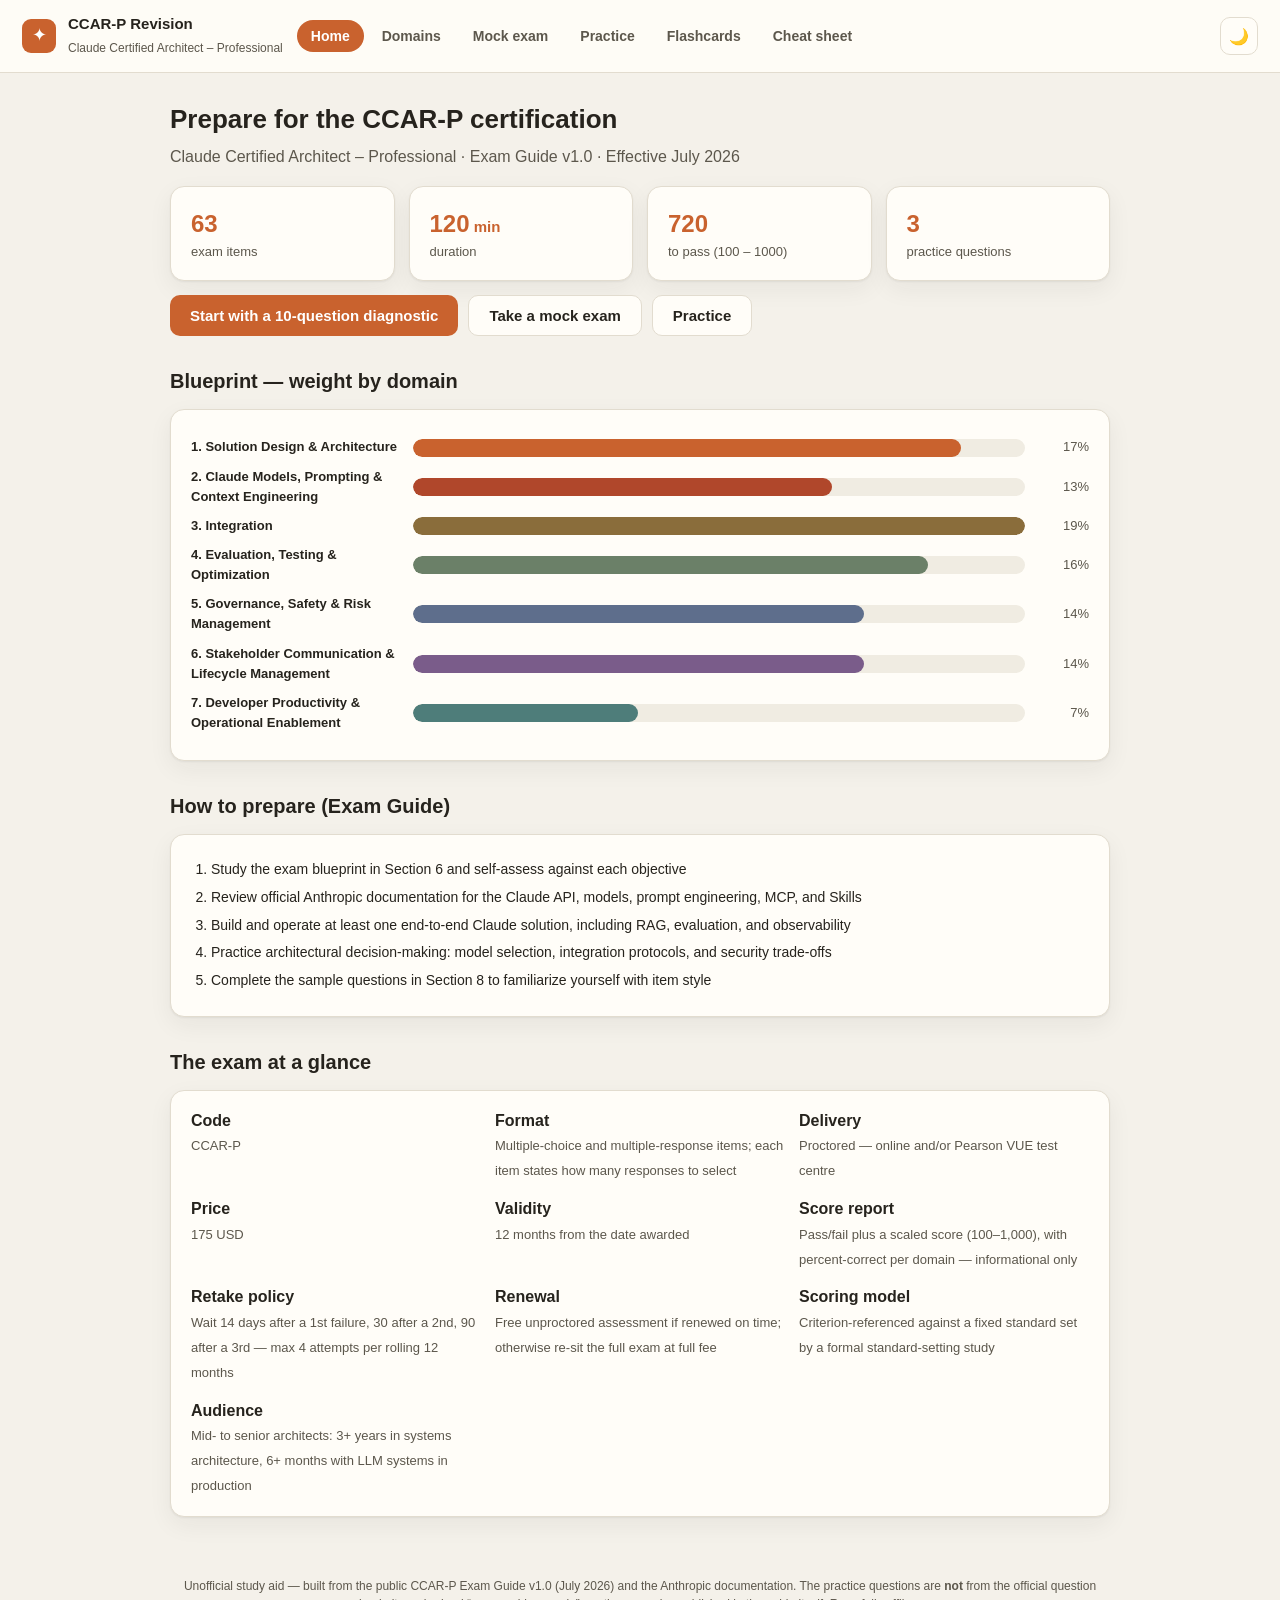
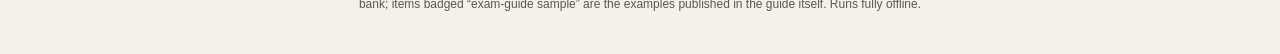
==== ccar-p/index.html @ 26a07f13 "feat: scaffold CCAR-F and CCAR-P revision apps Shared vanilla engine generalised from the CCDV-F app" ====
<!DOCTYPE html>
<html lang="en" data-theme="light">
<head>
  <meta charset="UTF-8" />
  <meta name="viewport" content="width=device-width, initial-scale=1.0" />
  <title>CCAR-P Revision</title>
  <link rel="icon" href="data:image/svg+xml,<svg xmlns='http://www.w3.org/2000/svg' viewBox='0 0 100 100'><text y='.9em' font-size='90'>🎓</text></svg>" />
  <link rel="stylesheet" href="../shared/styles.css" />
</head>
<body>
  <header class="topbar">
    <a class="brand home-link" href="../index.html" title="Back to both certifications">
      <span class="brand-mark">✦</span>
      <div>
        <strong>CCAR-P Revision</strong>
        <span class="brand-sub">Claude Certified Architect – Professional</span>
      </div>
    </a>
    <nav class="tabs" id="tabs">
      <button class="tab active" data-view="home">Home</button>
      <button class="tab" data-view="domains">Domains</button>
      <button class="tab" data-view="exam">Mock exam</button>
      <button class="tab" data-view="quiz">Practice</button>
      <button class="tab" data-view="flashcards">Flashcards</button>
      <button class="tab" data-view="cheatsheet">Cheat sheet</button>
    </nav>
    <button class="theme-toggle" id="themeToggle" title="Toggle light/dark" aria-label="Toggle theme">🌙</button>
  </header>

  <main id="app"></main>

  <footer class="foot">
    <span>Unofficial study aid — built from the public CCAR-P Exam Guide v1.0 (July 2026) and the Anthropic documentation.
    The practice questions are <strong>not</strong> from the official question bank; items badged
    “exam-guide sample” are the examples published in the guide itself. Runs fully offline.</span>
  </footer>

  <!-- Load order matters: blueprint (frozen guide text) → question files → data.js (assembles window.CERT) → engine. -->
  <script src="blueprint.js"></script>
  <script src="q-samples.js"></script>
  <script src="q-d1.js"></script>
  <script src="q-d2.js"></script>
  <script src="q-d3.js"></script>
  <script src="q-d4.js"></script>
  <script src="q-d5.js"></script>
  <script src="q-d6.js"></script>
  <script src="q-d7.js"></script>
  <script src="data.js"></script>
  <script src="../shared/app.js"></script>
</body>
</html>
---- shared/styles.css ----
/* ===== Thème & tokens ===== */
:root {
  --bg: #f4f1ea;
  --surface: #fffdf8;
  --surface-2: #f0ece2;
  --ink: #26231d;
  --ink-soft: #5c574c;
  --line: #e2dccf;
  --accent: #c9622e;
  --accent-soft: #f3e2d6;
  --good: #4c7a52;
  --good-soft: #e2efe1;
  --bad: #b3402f;
  --bad-soft: #f6dfda;
  --warn: #8a6222;
  --warn-soft: #f6ecd8;
  --shadow: 0 1px 2px rgba(38,35,29,.06), 0 8px 24px rgba(38,35,29,.06);
  --radius: 14px;
  --radius-sm: 8px;
  --mono: ui-monospace, SFMono-Regular, "SF Mono", Menlo, Consolas, "Liberation Mono", monospace;
}
:root[data-theme="dark"] {
  --bg: #1b1915;
  --surface: #262320;
  --surface-2: #2f2b26;
  --ink: #efe9dd;
  --ink-soft: #b3ab9b;
  --line: #3a352e;
  --accent: #e0895f;
  --accent-soft: #3a2c22;
  --good: #7db081;
  --good-soft: #26332a;
  --bad: #e08872;
  --bad-soft: #3a2723;
  --warn: #d8a94e;
  --warn-soft: #38301f;
  --shadow: 0 1px 2px rgba(0,0,0,.3), 0 10px 30px rgba(0,0,0,.35);
}
/* The @media (prefers-color-scheme: dark) duplicate of the block above was
   removed: app.js always sets an explicit data-theme attribute on boot (from
   localStorage, falling back to matchMedia), so the media query never applied
   and the two copies could silently drift apart. */
:root { color-scheme: light; }
:root[data-theme="dark"] { color-scheme: dark; }

* { box-sizing: border-box; }
html, body { margin: 0; }
body {
  background: var(--bg);
  color: var(--ink);
  font-family: -apple-system, "Segoe UI", Roboto, Helvetica, Arial, sans-serif;
  line-height: 1.55;
  -webkit-font-smoothing: antialiased;
}

/* ===== Topbar ===== */
/* One row, never wrapping. Six tabs plus the brand need ~990px, so wrapping
   would kick in on any narrow laptop as well as on phones; instead the tab
   strip scrolls horizontally and app.js keeps the active tab in view. */
.topbar {
  position: sticky; top: 0; z-index: 20;
  display: flex; align-items: center; gap: 14px;
  padding: 12px 22px;
  background: color-mix(in srgb, var(--surface) 88%, transparent);
  backdrop-filter: blur(10px);
  border-bottom: 1px solid var(--line);
  flex-wrap: nowrap;
}
.brand { display: flex; align-items: center; gap: 12px; flex: 0 0 auto; min-width: 0; }
.brand-mark {
  width: 34px; height: 34px; border-radius: 9px;
  display: grid; place-items: center;
  background: var(--accent); color: #fff; font-size: 18px;
}
.brand strong { display: block; font-size: 15px; }
.brand-sub { font-size: 12px; color: var(--ink-soft); }
.tabs {
  display: flex; gap: 4px;
  flex: 1 1 auto; min-width: 0;
  flex-wrap: nowrap; overflow-x: auto; overflow-y: hidden;
  scrollbar-width: none; -ms-overflow-style: none;
  -webkit-overflow-scrolling: touch;
  scroll-behavior: smooth;
  padding: 2px 0;   /* keeps the active pill and focus ring off the clip edge */
}
.tabs::-webkit-scrollbar { height: 0; width: 0; }
.tab {
  border: 0; background: transparent; color: var(--ink-soft);
  padding: 8px 14px; border-radius: 999px; cursor: pointer;
  font-size: 14px; font-weight: 600; transition: .15s;
  flex: 0 0 auto; white-space: nowrap;
}
.tab:hover { background: var(--surface-2); color: var(--ink); }
.tab.active { background: var(--accent); color: #fff; }
.theme-toggle {
  border: 1px solid var(--line); background: var(--surface);
  width: 38px; height: 38px; min-width: 38px; border-radius: 10px;
  cursor: pointer; font-size: 16px; flex: 0 0 auto;
}

/* ===== Layout ===== */
main { max-width: 980px; margin: 0 auto; padding: 26px 20px 60px; }
.foot {
  max-width: 980px; margin: 0 auto; padding: 0 20px 40px;
  color: var(--ink-soft); font-size: 12px; text-align: center;
}
h1 { font-size: 26px; margin: 0 0 6px; }
h2 { font-size: 20px; margin: 30px 0 12px; }
.lead { color: var(--ink-soft); margin-top: 0; }

.card {
  background: var(--surface); border: 1px solid var(--line);
  border-radius: var(--radius); padding: 18px 20px; box-shadow: var(--shadow);
}
.grid { display: grid; gap: 14px; }
.grid.two { grid-template-columns: repeat(auto-fit, minmax(220px, 1fr)); }
.grid.stats { grid-template-columns: repeat(auto-fit, minmax(150px, 1fr)); }

/* ===== Stat tiles ===== */
.stat { text-align: left; }
.stat .num { font-size: 24px; font-weight: 700; color: var(--accent); }
.stat .lbl { font-size: 13px; color: var(--ink-soft); }

/* ===== Blueprint bars ===== */
.bp-row { display: flex; align-items: center; gap: 12px; margin: 9px 0; cursor: pointer; }
.bp-name { width: 210px; min-width: 210px; font-size: 13px; font-weight: 600; }
.bp-track { flex: 1; background: var(--surface-2); border-radius: 999px; height: 18px; overflow: hidden; }
.bp-fill { height: 100%; border-radius: 999px; transition: width .6s ease; }
.bp-val { width: 52px; text-align: right; font-size: 13px; font-variant-numeric: tabular-nums; color: var(--ink-soft); }
.bp-row:hover .bp-name { color: var(--accent); }

/* ===== Module list ===== */
.mod { display: flex; gap: 14px; padding: 12px 0; border-top: 1px solid var(--line); }
.mod:first-child { border-top: 0; }
.mod-badge { background: var(--accent-soft); color: var(--accent); font-weight: 700; border-radius: 8px; padding: 4px 10px; font-size: 12px; height: fit-content; white-space: nowrap; }
.mod-body strong { display: block; }
.mod-body span { font-size: 13px; color: var(--ink-soft); }

/* ===== Domains ===== */
.dom { margin-bottom: 12px; }
.dom-head {
  width: 100%; text-align: left; cursor: pointer;
  display: flex; align-items: center; gap: 14px;
  background: var(--surface); border: 1px solid var(--line);
  border-radius: var(--radius); padding: 14px 18px;
}
.dom-head:hover { border-color: var(--accent); }
.dom-num { width: 30px; height: 30px; border-radius: 8px; display: grid; place-items: center; color: #fff; font-weight: 700; font-size: 14px; }
.dom-title { font-weight: 700; flex: 1; }
.dom-weight { font-size: 13px; color: var(--ink-soft); font-variant-numeric: tabular-nums; }
.dom-caret { color: var(--ink-soft); transition: transform .2s; }
.dom.open .dom-caret { transform: rotate(90deg); }
.dom-body { display: none; padding: 6px 6px 4px; }
.dom.open .dom-body { display: block; }
.dom-resume { color: var(--ink-soft); margin: 12px 4px; }
.skill { padding: 10px 14px; border-left: 3px solid var(--accent); background: var(--surface-2); border-radius: 8px; margin: 8px 0; }
.skill strong { font-size: 14px; }
.skill p { margin: 4px 0 0; font-size: 13px; color: var(--ink-soft); }
.keys { margin: 10px 4px 4px; }
.keys li { margin: 6px 0; font-size: 14px; }
.keys-title { font-weight: 700; margin: 14px 4px 4px; font-size: 14px; }

/* ===== Buttons ===== */
.btn {
  border: 0; background: var(--accent); color: #fff; cursor: pointer;
  padding: 11px 20px; border-radius: 10px; font-weight: 600; font-size: 15px; transition: .15s;
}
.btn:hover { filter: brightness(1.05); }
.btn:disabled { opacity: .5; cursor: not-allowed; }
.btn.ghost { background: var(--surface); color: var(--ink); border: 1px solid var(--line); }
.btn.ghost:hover { border-color: var(--accent); }
.btn-row { display: flex; gap: 10px; flex-wrap: wrap; margin-top: 8px; }

/* ===== Quiz setup ===== */
.chips { display: flex; flex-wrap: wrap; gap: 8px; margin: 8px 0 2px; }
.chip {
  border: 1px solid var(--line); background: var(--surface); color: var(--ink);
  padding: 7px 13px; border-radius: 999px; cursor: pointer; font-size: 13px; font-weight: 600;
}
.chip.on { background: var(--accent); color: #fff; border-color: var(--accent); }
.field-lbl { font-size: 13px; font-weight: 700; color: var(--ink-soft); margin-top: 14px; text-transform: uppercase; letter-spacing: .04em; }

/* ===== Quiz run ===== */
.q-top { display: flex; justify-content: space-between; align-items: center; font-size: 13px; color: var(--ink-soft); margin-bottom: 6px; gap: 10px; flex-wrap: wrap; }
.progress { height: 6px; background: var(--surface-2); border-radius: 999px; overflow: hidden; margin: 6px 0 18px; }
.progress > div { height: 100%; background: var(--accent); transition: width .3s; }
.q-text { font-size: 18px; font-weight: 650; margin: 6px 0 4px; }
.q-meta { font-size: 12px; color: var(--ink-soft); margin-bottom: 14px; }
.q-badge { display: inline-block; background: var(--accent-soft); color: var(--accent); border-radius: 6px; padding: 2px 8px; font-size: 11px; font-weight: 700; margin-right: 6px; }
.q-badge.official { background: var(--good-soft); color: var(--good); }
.opt {
  display: flex; gap: 12px; align-items: flex-start;
  border: 1.5px solid var(--line); background: var(--surface);
  border-radius: 10px; padding: 13px 15px; margin: 9px 0; cursor: pointer; transition: .12s;
}
.opt:hover { border-color: var(--accent); }
.opt .mk { width: 24px; height: 24px; min-width: 24px; border-radius: 6px; border: 1.5px solid var(--line); display: grid; place-items: center; font-size: 13px; font-weight: 700; color: var(--ink-soft); }
.opt.multi .mk { border-radius: 6px; }
.opt.sel { border-color: var(--accent); background: var(--accent-soft); }
.opt.sel .mk { background: var(--accent); color: #fff; border-color: var(--accent); }
.opt.correct { border-color: var(--good); background: var(--good-soft); }
.opt.correct .mk { background: var(--good); color: #fff; border-color: var(--good); }
.opt.wrong { border-color: var(--bad); background: var(--bad-soft); }
.opt.wrong .mk { background: var(--bad); color: #fff; border-color: var(--bad); }
.opt.locked { cursor: default; }
.opt-txt { flex: 1; font-size: 15px; }
.expl { margin-top: 14px; padding: 14px 16px; border-radius: 10px; background: var(--surface-2); border-left: 3px solid var(--accent); font-size: 14px; }
.expl.ok { border-left-color: var(--good); }
.expl.ko { border-left-color: var(--bad); }
.expl strong { display: block; margin-bottom: 3px; }

/* ===== Results ===== */
.score-hero { text-align: center; padding: 26px 12px; }
.score-ring { font-size: 46px; font-weight: 800; color: var(--accent); }
.score-sub { color: var(--ink-soft); }
.verdict { display: inline-block; margin-top: 10px; padding: 6px 16px; border-radius: 999px; font-weight: 700; }
.verdict.pass { background: var(--good-soft); color: var(--good); }
.verdict.fail { background: var(--bad-soft); color: var(--bad); }
.review-item { border-top: 1px solid var(--line); padding: 12px 2px; }
.review-item:first-child { border-top: 0; }
.review-q { font-weight: 600; font-size: 14px; }
.tag { font-size: 11px; font-weight: 700; padding: 2px 8px; border-radius: 6px; margin-right: 6px; }
.tag.ok { background: var(--good-soft); color: var(--good); }
.tag.ko { background: var(--bad-soft); color: var(--bad); }

/* ===== Flashcards ===== */
.fc-wrap { perspective: 1200px; }
.fc {
  position: relative; min-height: 220px; cursor: pointer;
  transition: transform .5s; transform-style: preserve-3d;
}
.fc.flip { transform: rotateY(180deg); }
.fc-face {
  position: absolute; inset: 0; backface-visibility: hidden;
  background: var(--surface); border: 1px solid var(--line); border-radius: var(--radius);
  padding: 26px; display: flex; flex-direction: column; justify-content: center; box-shadow: var(--shadow);
}
.fc-back { transform: rotateY(180deg); background: var(--surface-2); }
.fc-tag { font-size: 11px; font-weight: 700; color: var(--accent); text-transform: uppercase; letter-spacing: .05em; margin-bottom: 10px; }
.fc-recto { font-size: 22px; font-weight: 700; }
.fc-verso { font-size: 16px; }
.fc-hint { text-align: center; color: var(--ink-soft); font-size: 12px; margin-top: 12px; }
.fc-nav { display: flex; justify-content: space-between; align-items: center; margin-top: 16px; gap: 12px; }
.fc-count { font-size: 13px; color: var(--ink-soft); font-variant-numeric: tabular-nums; }

/* ===== Antisèche ===== */
.cheat-dom { margin-bottom: 18px; }
.cheat-dom h3 { display: flex; align-items: center; gap: 10px; font-size: 16px; margin: 0 0 8px; }
.cheat-dom h3 .pill { color: #fff; font-size: 12px; padding: 2px 9px; border-radius: 999px; }
.cheat-list li { margin: 5px 0; font-size: 14px; }

.hint { color: var(--ink-soft); font-size: 13px; }
.spacer { height: 8px; }
.badge-best { font-size: 12px; color: var(--good); font-weight: 700; }

/* ===== Inline code (questions use `backticks` around identifiers) ===== */
code {
  font-family: var(--mono);
  font-size: .88em;
  background: var(--surface-2);
  border: 1px solid var(--line);
  border-radius: 5px;
  padding: .08em .34em;
  white-space: nowrap;
  word-break: keep-all;
}
.expl code { background: color-mix(in srgb, var(--surface) 70%, transparent); }
.opt code, .q-text code { line-height: 1.4; }

/* ===== Exam: timer ===== */
.q-top-right { display: inline-flex; align-items: center; gap: 12px; }
.clock {
  font-family: var(--mono); font-variant-numeric: tabular-nums;
  font-size: 13px; font-weight: 700;
  background: var(--surface-2); border: 1px solid var(--line);
  border-radius: 999px; padding: 2px 10px;
}
.clock.over { color: #fff; background: var(--bad); border-color: var(--bad); }

/* ===== Exam: draw plan ===== */
.plan-info { margin-top: 14px; border-top: 1px solid var(--line); padding-top: 12px; }
.plan-title { font-size: 12px; font-weight: 700; text-transform: uppercase; letter-spacing: .06em; color: var(--ink-soft); margin-bottom: 8px; }
.plan-grid { display: flex; flex-wrap: wrap; gap: 8px; }
.plan-cell {
  display: flex; flex-direction: column; align-items: center; gap: 1px;
  min-width: 62px; padding: 7px 10px;
  background: var(--surface-2); border: 1px solid var(--line); border-radius: var(--radius-sm);
}
.plan-cell.short { border-color: var(--warn); background: var(--warn-soft); }
.plan-dom { font-size: 11px; font-weight: 700; letter-spacing: .04em; }
.plan-n { font-size: 19px; font-weight: 700; font-variant-numeric: tabular-nums; line-height: 1.1; }
.plan-w { font-size: 11px; color: var(--ink-soft); font-variant-numeric: tabular-nums; }
.warn {
  font-size: 13px; color: var(--warn);
  background: var(--warn-soft); border: 1px solid color-mix(in srgb, var(--warn) 40%, transparent);
  border-radius: var(--radius-sm); padding: 9px 11px; margin: 10px 0 0;
}

/* ===== Scaled score ===== */
.score-ring.pass { color: var(--good); border-color: color-mix(in srgb, var(--good) 45%, transparent); }
.score-ring.fail { color: var(--bad);  border-color: color-mix(in srgb, var(--bad) 45%, transparent); }
.score-chip {
  display: inline-block; min-width: 52px; text-align: center;
  font-family: var(--mono); font-variant-numeric: tabular-nums;
  font-size: 15px; font-weight: 700; color: #fff;
  border-radius: 999px; padding: 2px 11px;
}
.score-chip.pass { background: var(--good); }
.score-chip.fail { background: var(--bad); }

/* ===== Attempt history ===== */
.last-attempt { margin-bottom: 4px; }
.last-line { display: flex; align-items: center; gap: 12px; margin-top: 8px; flex-wrap: wrap; }
.hist-row { display: flex; align-items: center; gap: 12px; padding: 8px 0; border-bottom: 1px solid var(--line); }
.hist-row:last-child { border-bottom: 0; }
.hist-meta { flex: 1; font-size: 13px; color: var(--ink-soft); }
.hist-pct { font-size: 13px; font-variant-numeric: tabular-nums; color: var(--ink-soft); }

/* ===== Results: per-domain and review ===== */
.bp-weight { color: var(--ink-soft); font-weight: 400; font-size: 11px; }
.review-dom { font-family: var(--mono); font-size: 11px; font-weight: 700; color: var(--ink-soft); margin-right: 4px; }
.review-opts { margin: 8px 0 4px; padding-left: 22px; font-size: 13px; color: var(--ink-soft); }
.review-opts li { margin: 3px 0; }
.review-opts li.good { color: var(--good); font-weight: 600; }
.review-opts li.bad  { color: var(--bad); text-decoration: line-through; text-decoration-thickness: 1px; }

/* ===== Responsive ===== */

/* Reclaim the brand's second line for the tab strip well before phone widths. */
@media (max-width: 780px) {
  .topbar { padding: 10px 14px; gap: 10px; }
  .brand-sub { display: none; }
  .brand strong { font-size: 14px; }
  .brand-mark { width: 30px; height: 30px; font-size: 16px; }
  .tab { padding: 7px 12px; font-size: 13px; }
  /* Below this width the six tabs always overflow, so fade the right edge to
     signal that the strip scrolls. Applied only here, where overflow is certain. */
  .tabs {
    -webkit-mask-image: linear-gradient(to right, #000 0, #000 calc(100% - 22px), transparent 100%);
    mask-image: linear-gradient(to right, #000 0, #000 calc(100% - 22px), transparent 100%);
  }
}

@media (max-width: 620px) {
  main { padding: 20px 14px 50px; }
  .foot { padding: 0 14px 30px; }
  h1 { font-size: 22px; }
  h2 { font-size: 18px; margin: 24px 0 10px; }
  .card { padding: 15px 16px; }
  .q-text { font-size: 17px; }
  .score-ring { font-size: 38px; }
  .plan-cell { min-width: 54px; padding: 6px 8px; }
  .plan-n { font-size: 17px; }
}

/* Blueprint and per-domain rows: a 210px label column leaves no room for the
   bar on a phone, and the label wraps to two lines and makes rows ragged.
   Put the label and value on one line with the bar full-width underneath. */
@media (max-width: 560px) {
  .bp-row {
    display: grid; grid-template-columns: 1fr auto;
    align-items: center; gap: 3px 10px; margin: 12px 0;
  }
  .bp-name { grid-area: 1 / 1; width: auto; min-width: 0; font-size: 13px; }
  .bp-val  { grid-area: 1 / 2; width: auto; }
  .bp-track { grid-area: 2 / 1 / 3 / 3; height: 10px; }
}

@media (max-width: 480px) {
  /* Ragged wrapped buttons read as broken; full-width stacking also gives
     bigger tap targets for the quiz controls. */
  .btn-row { flex-direction: column; align-items: stretch; }
  .btn { width: 100%; }
  .fc-nav { flex-wrap: wrap; justify-content: center; }
  .mod { flex-direction: column; gap: 6px; }
  .last-line { gap: 8px; }
  .hist-row { flex-wrap: wrap; gap: 6px 10px; }
  .hist-meta { flex-basis: 100%; order: 3; }
}

/* ===== CCAR additions: prep list, guide wording, scenarios, landing ===== */
.prep { margin: 0; padding-left: 20px; }
.prep li { margin: 6px 0; font-size: 14px; }
.btn.small { padding: 5px 11px; font-size: 13px; margin-top: 8px; }
details.off { margin-top: 8px; font-size: 13px; }
details.off summary { cursor: pointer; color: var(--accent); font-weight: 600; }
.off-title { font-weight: 700; margin: 8px 0 2px; }
.off-list { margin: 0; padding-left: 18px; color: var(--ink-soft); }
.off-list li { margin: 3px 0; }
.scen h3 { margin: 0 0 6px; font-size: 16px; }
.scen p { margin: 6px 0; }
.scen-ctx { border-left: 4px solid var(--accent); margin-bottom: 12px; }
.scen-ctx p { margin: 6px 0 0; font-size: 14px; }
.scen-tag { font-weight: 700; color: var(--accent); font-size: 13px; text-transform: uppercase; letter-spacing: .03em; }
details.scen-mini { margin: 0 0 12px; padding: 8px 14px; background: var(--surface-2); border-radius: var(--radius-sm); font-size: 13px; }
details.scen-mini summary { cursor: pointer; font-weight: 600; color: var(--accent); }
details.scen-mini p { margin: 6px 0 0; color: var(--ink-soft); }
.topbar a.home-link { color: inherit; text-decoration: none; }
.cert-grid { display: grid; grid-template-columns: repeat(auto-fit, minmax(260px, 1fr)); gap: 16px; }
.cert-card { display: block; color: inherit; text-decoration: none; transition: border-color .15s; }
.cert-card:hover { border-color: var(--accent); }
.cert-card h2 { margin: 0 0 4px; }
.cert-card ul { margin: 8px 0 0; padding-left: 18px; font-size: 14px; color: var(--ink-soft); }
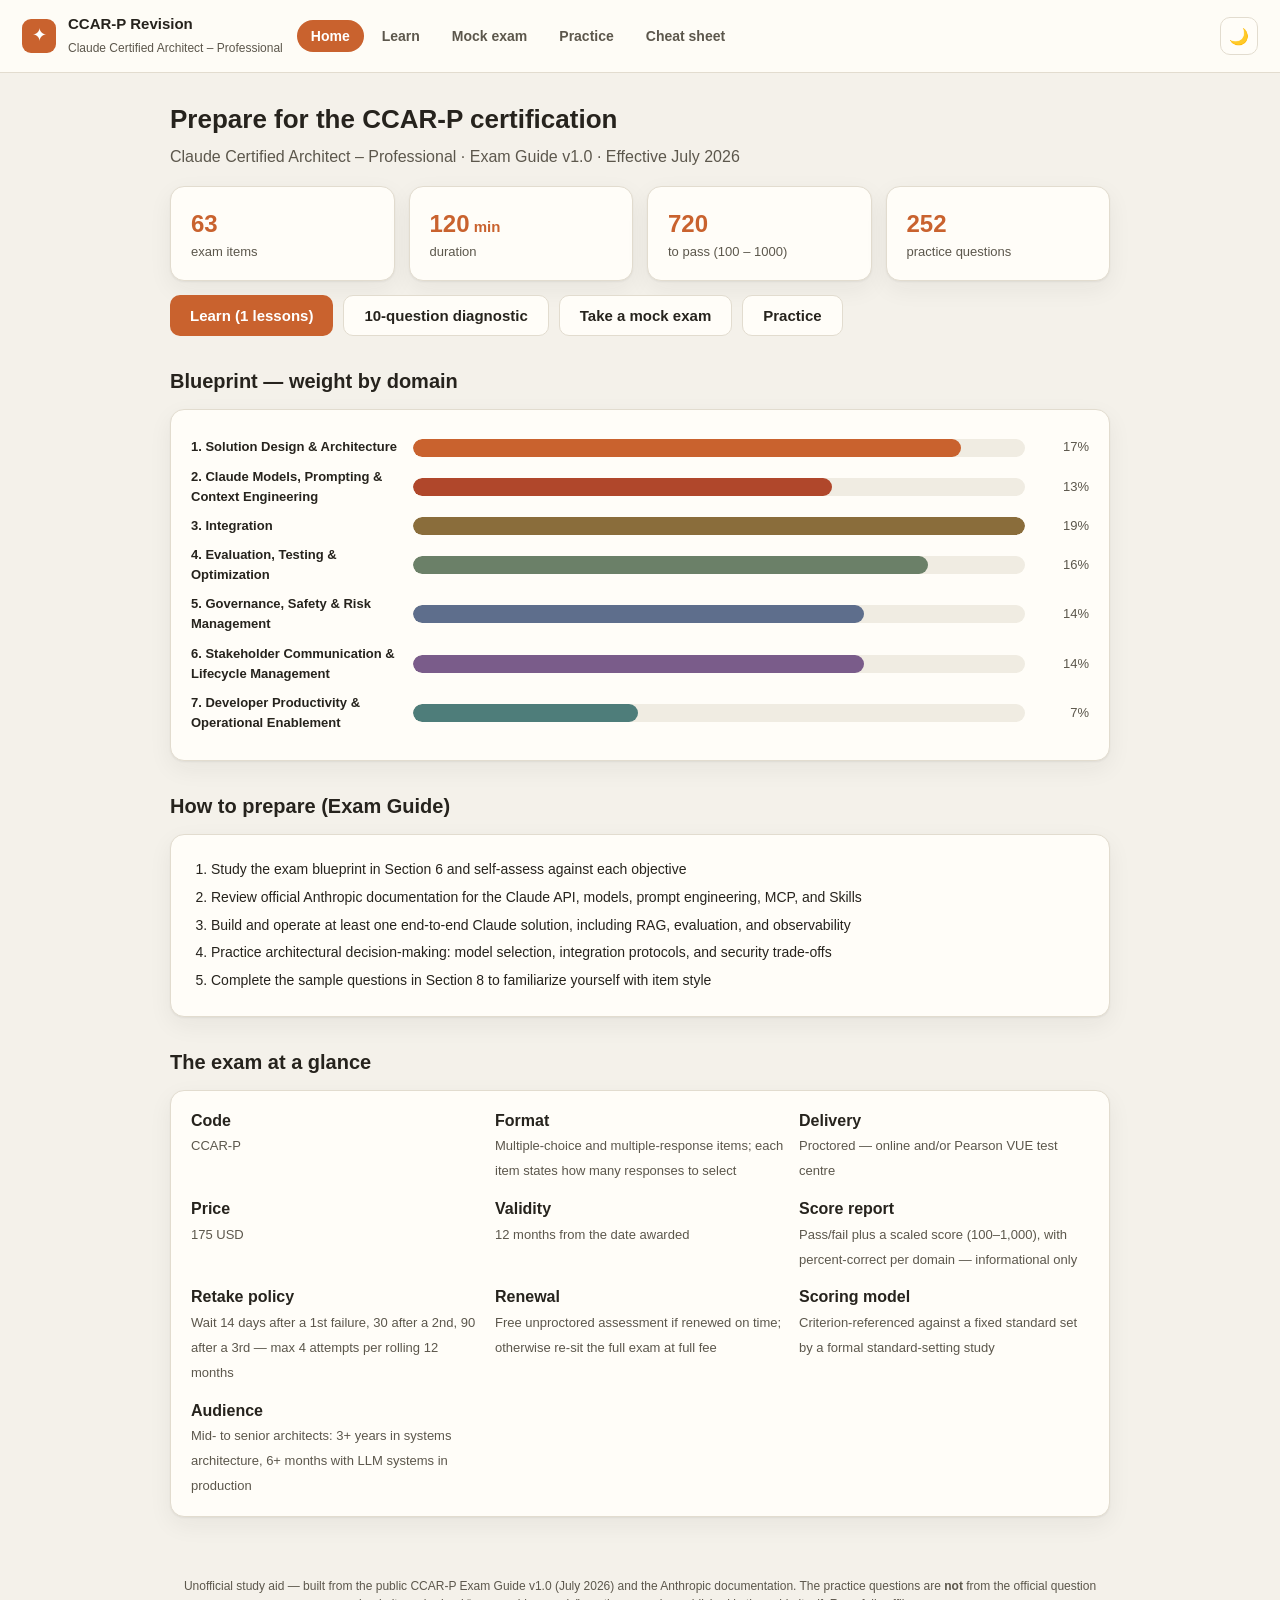
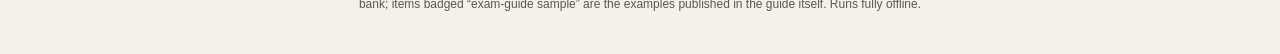
==== commit a117a880: "feat: add the Learn view and remove flashcards One short lesson per task statement / objective, rend" ====
--- a/ccar-p/index.html
+++ b/ccar-p/index.html
@@ -18,10 +18,9 @@
     </a>
     <nav class="tabs" id="tabs">
       <button class="tab active" data-view="home">Home</button>
-      <button class="tab" data-view="domains">Domains</button>
+      <button class="tab" data-view="learn">Learn</button>
       <button class="tab" data-view="exam">Mock exam</button>
       <button class="tab" data-view="quiz">Practice</button>
-      <button class="tab" data-view="flashcards">Flashcards</button>
       <button class="tab" data-view="cheatsheet">Cheat sheet</button>
     </nav>
     <button class="theme-toggle" id="themeToggle" title="Toggle light/dark" aria-label="Toggle theme">🌙</button>
@@ -35,7 +34,7 @@
     “exam-guide sample” are the examples published in the guide itself. Runs fully offline.</span>
   </footer>
 
-  <!-- Load order matters: blueprint (frozen guide text) → question files → data.js (assembles window.CERT) → engine. -->
+  <!-- Load order matters: blueprint (frozen guide text) → question files → lessons → data.js (assembles window.CERT) → engine. -->
   <script src="blueprint.js"></script>
   <script src="q-samples.js"></script>
   <script src="q-d1.js"></script>
@@ -45,6 +44,13 @@
   <script src="q-d5.js"></script>
   <script src="q-d6.js"></script>
   <script src="q-d7.js"></script>
+  <script src="lessons-d1.js"></script>
+  <script src="lessons-d2.js"></script>
+  <script src="lessons-d3.js"></script>
+  <script src="lessons-d4.js"></script>
+  <script src="lessons-d5.js"></script>
+  <script src="lessons-d6.js"></script>
+  <script src="lessons-d7.js"></script>
   <script src="data.js"></script>
   <script src="../shared/app.js"></script>
 </body>
--- a/shared/styles.css
+++ b/shared/styles.css
@@ -401,3 +401,96 @@
 .cert-card:hover { border-color: var(--accent); }
 .cert-card h2 { margin: 0 0 4px; }
 .cert-card ul { margin: 8px 0 0; padding-left: 18px; font-size: 14px; color: var(--ink-soft); }
+
+/* ===== Learn: index ===== */
+.learn-progress .progress { margin-top: 8px; }
+.learn-dom { margin-bottom: 16px; }
+.learn-dom-h { display: flex; gap: 12px; align-items: center; }
+.learn-dom-h h2 { margin: 0; font-size: 18px; }
+.lesson-list { list-style: none; margin: 10px 0 0; padding: 0; }
+.lesson-row { display: grid; grid-template-columns: 22px 36px 1fr; gap: 8px; align-items: start;
+  padding: 9px 10px; border-radius: var(--radius-sm); cursor: pointer; border: 1px solid transparent; }
+.lesson-row:hover { background: var(--surface-2); border-color: var(--line); }
+.lesson-row.missing { cursor: default; opacity: .55; }
+.lesson-row.done .lr-check { color: var(--good); font-weight: 700; }
+.lr-id { font-family: var(--mono); font-size: 13px; color: var(--accent); padding-top: 1px; }
+.lr-body b { display: block; font-size: 14px; }
+.lr-body span { display: block; font-size: 13px; color: var(--ink-soft); }
+
+/* ===== Learn: lesson page ===== */
+.lesson { max-width: 860px; }
+.crumbs { font-size: 13px; color: var(--ink-soft); margin-bottom: 4px; }
+.crumbs a { color: var(--accent); text-decoration: none; }
+.lesson h2 { font-size: 17px; margin: 22px 0 8px; }
+.tldr, .exam-tip { border-left: 4px solid var(--accent); font-size: 15px; margin: 12px 0; }
+.exam-tip { border-left-color: var(--good); background: var(--good-soft); }
+.tldr-tag { display: block; font-size: 11px; font-weight: 700; text-transform: uppercase; letter-spacing: .05em; color: var(--accent); margin-bottom: 4px; }
+.exam-tip .tldr-tag { color: var(--good); }
+.kp { margin: 0; padding-left: 20px; }
+.kp li { margin: 6px 0; }
+.traps { display: grid; gap: 8px; }
+.trap { border: 1px solid var(--line); border-radius: var(--radius-sm); overflow: hidden; font-size: 14px; }
+.trap-x { padding: 7px 12px; background: var(--bad-soft); color: var(--ink); }
+.trap-v { padding: 7px 12px; background: var(--good-soft); color: var(--ink); }
+.lt-wrap { overflow-x: auto; margin: 12px 0; }
+.lt { border-collapse: collapse; width: 100%; font-size: 14px; background: var(--surface); }
+.lt th, .lt td { border: 1px solid var(--line); padding: 7px 10px; text-align: left; vertical-align: top; }
+.lt th { background: var(--surface-2); }
+.lcode code { white-space: pre; background: none; border: 0; padding: 0; font-size: inherit; }
+.lesson { min-width: 0; overflow-wrap: anywhere; }
+.lcode { background: var(--surface-2); border: 1px solid var(--line); border-radius: var(--radius-sm); padding: 12px 14px;
+  overflow-x: auto; font-family: var(--mono); font-size: 13px; line-height: 1.5; }
+.sources { margin: 18px 0 6px; font-size: 13px; }
+.sources a { color: var(--accent); }
+.lesson-nav { display: flex; justify-content: space-between; gap: 10px; margin: 20px 0 8px; flex-wrap: wrap; }
+.expl-box .expl { margin-top: 10px; }
+
+/* ===== Learn: diagrams (HTML/CSS, theme-aware) ===== */
+.dg { margin: 16px 0; padding: 16px; background: var(--surface); border: 1px solid var(--line); border-radius: var(--radius); }
+.dg figcaption { font-weight: 700; font-size: 13px; text-transform: uppercase; letter-spacing: .04em; color: var(--ink-soft); margin-bottom: 12px; }
+.dg-cap { margin: 10px 0 0; font-size: 13px; color: var(--ink-soft); }
+.dg-box { background: var(--surface-2); border: 1.5px solid var(--line); border-radius: 10px; padding: 8px 12px; min-width: 0; }
+.dg-box b { display: block; font-size: 14px; }
+.dg-box span { display: block; font-size: 12px; color: var(--ink-soft); margin-top: 2px; }
+.t-good { border-color: var(--good) !important; background: var(--good-soft) !important; }
+.t-bad { border-color: var(--bad) !important; background: var(--bad-soft) !important; }
+.t-warn { border-color: var(--warn) !important; background: var(--warn-soft) !important; }
+.t-accent { border-color: var(--accent) !important; background: var(--accent-soft) !important; }
+.dg-row { display: flex; align-items: stretch; gap: 6px; }
+.dg-row .dg-box { flex: 1 1 0; }
+.dg-arrow { display: flex; flex-direction: column; align-items: center; justify-content: center; color: var(--accent); flex: 0 0 auto; min-width: 22px; }
+.dg-arrow i { font-style: normal; font-size: 20px; line-height: 1; }
+.dg-arrow small { font-size: 11px; color: var(--ink-soft); max-width: 90px; text-align: center; }
+.dg-loop { margin-top: 10px; padding: 6px 12px; border: 1.5px dashed var(--accent); border-radius: 10px; color: var(--ink); font-size: 13px; text-align: center; }
+.dg-hub { display: flex; flex-direction: column; align-items: center; }
+.dg-center { max-width: 360px; width: 100%; text-align: center; border-color: var(--accent); background: var(--accent-soft); }
+.dg-fan { width: 70%; height: 22px; border: 1.5px solid var(--accent); border-bottom: 0; border-radius: 10px 10px 0 0; margin-top: 10px; position: relative; text-align: center; }
+.dg-fan small { position: relative; top: -10px; background: var(--surface); padding: 0 6px; font-size: 11px; color: var(--ink-soft); }
+.dg-spokes { display: grid; grid-template-columns: repeat(auto-fit, minmax(130px, 1fr)); gap: 8px; width: 100%; }
+.dg-layers { display: grid; gap: 6px; }
+.dg-layer { display: grid; grid-template-columns: minmax(120px, 34%) 1fr auto; gap: 10px; align-items: center;
+  background: var(--surface-2); border: 1.5px solid var(--line); border-radius: 10px; padding: 8px 12px; }
+.dg-layer b { font-size: 14px; }
+.dg-layer span { font-size: 13px; color: var(--ink-soft); }
+.dg-layer em { font-style: normal; font-size: 11px; font-weight: 700; color: var(--accent); white-space: nowrap; }
+.dg-axis { font-size: 12px; color: var(--ink-soft); text-align: right; }
+.dg-compare { display: grid; grid-template-columns: repeat(auto-fit, minmax(200px, 1fr)); gap: 10px; }
+.dg-col { border: 1.5px solid var(--line); border-radius: 10px; padding: 10px 12px; background: var(--surface-2); }
+.dg-col-h { font-weight: 700; margin-bottom: 6px; }
+.dg-col ul { margin: 0; padding-left: 18px; font-size: 13px; }
+.dg-col li { margin: 3px 0; }
+.dg-decision { display: flex; flex-direction: column; align-items: center; gap: 10px; }
+.dg-q { border: 1.5px solid var(--accent); background: var(--accent-soft); border-radius: 10px; padding: 8px 14px; font-weight: 700; text-align: center; max-width: 520px; }
+.dg-branches { display: grid; grid-template-columns: repeat(auto-fit, minmax(170px, 1fr)); gap: 8px; width: 100%; }
+.dg-branch { border: 1.5px solid var(--line); border-radius: 10px; padding: 8px 12px; background: var(--surface-2); }
+.dg-branch small { display: block; font-size: 12px; color: var(--ink-soft); }
+.dg-branch b { display: block; font-size: 14px; margin-top: 2px; }
+
+@media (max-width: 640px) {
+  .dg-row { flex-direction: column; }
+  .dg-arrow { flex-direction: row; gap: 6px; }
+  .dg-arrow i { transform: rotate(90deg); }
+  .dg-arrow small { max-width: none; }
+  .dg-layer { grid-template-columns: 1fr; gap: 2px; }
+  .lesson-nav .btn { flex: 1 1 100%; }
+}
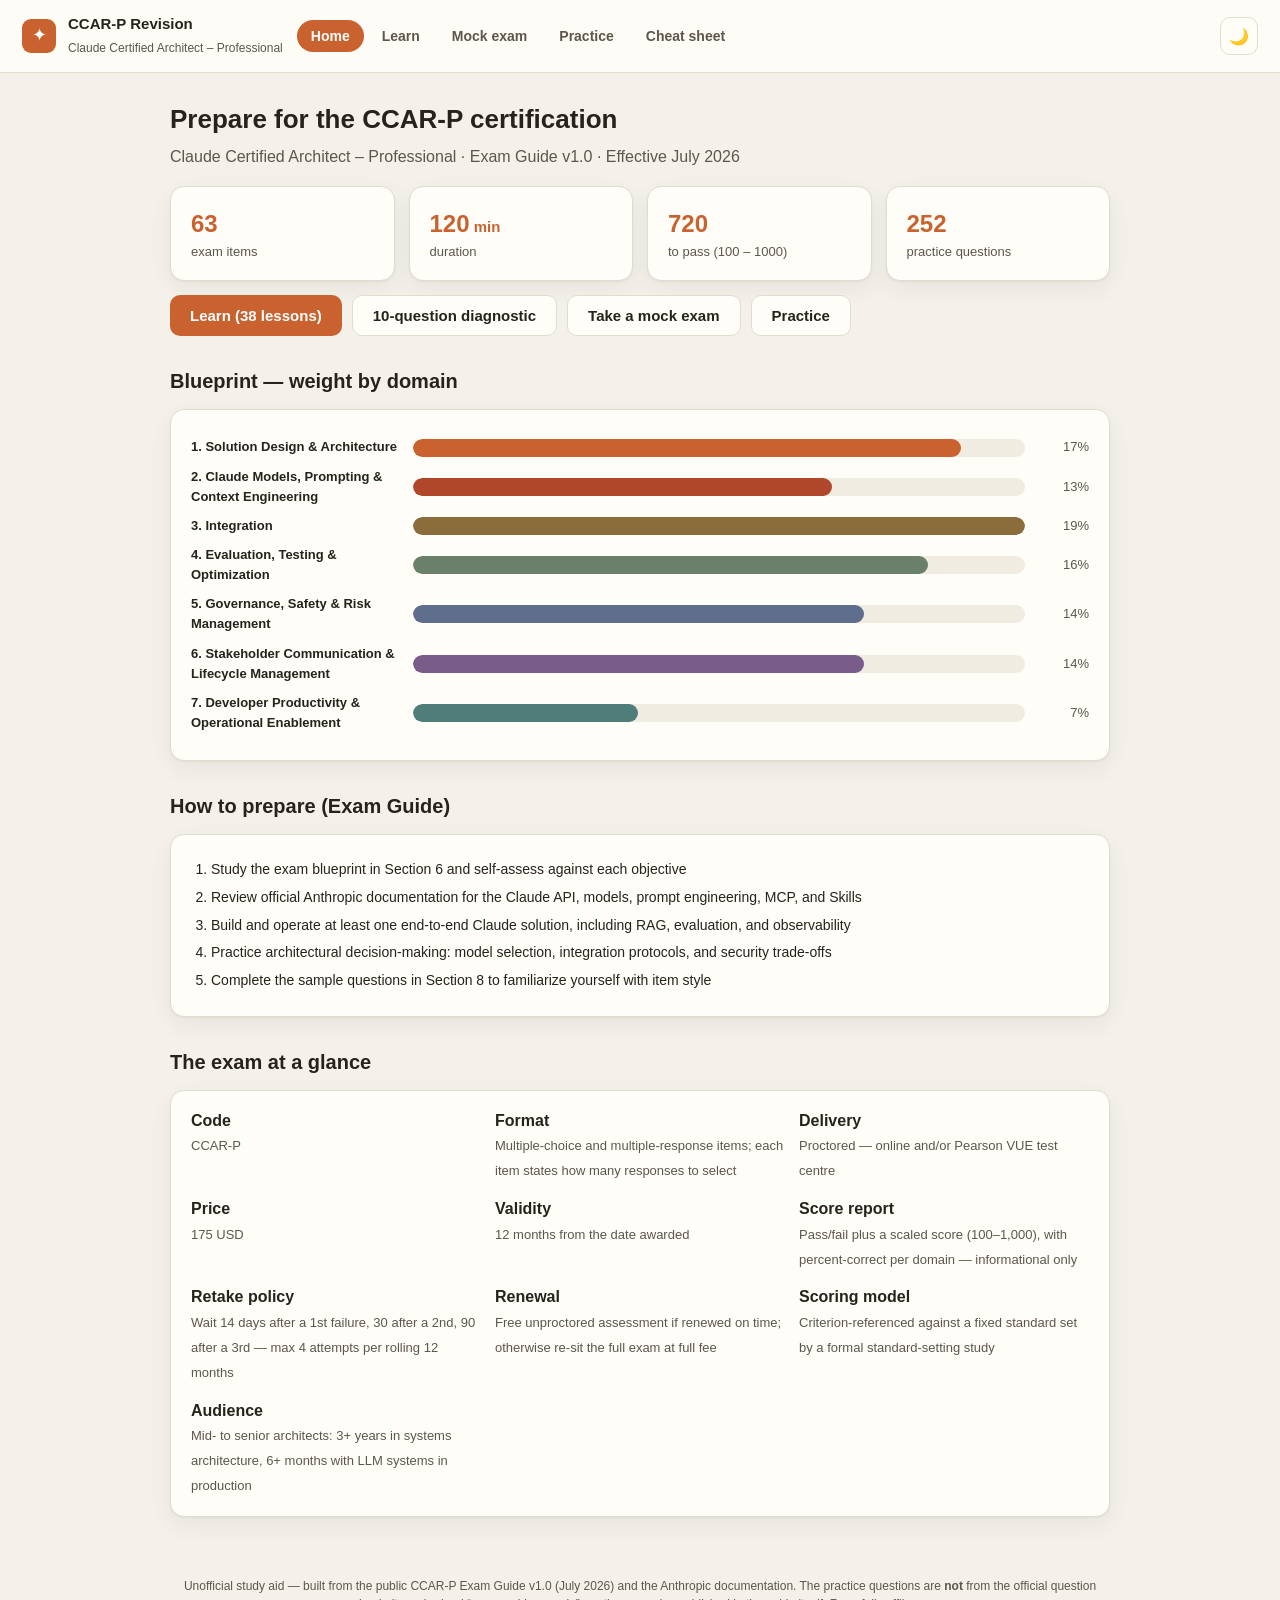
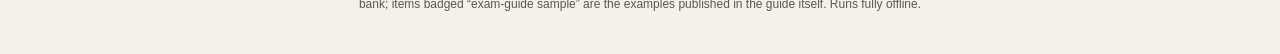
==== commit 008fd888: "feat: add a Big picture page before the lessons One page per certification that introduces every the" ====
--- a/ccar-p/index.html
+++ b/ccar-p/index.html
@@ -51,6 +51,7 @@
   <script src="lessons-d5.js"></script>
   <script src="lessons-d6.js"></script>
   <script src="lessons-d7.js"></script>
+  <script src="overview.js"></script>
   <script src="data.js"></script>
   <script src="../shared/app.js"></script>
 </body>
--- a/shared/styles.css
+++ b/shared/styles.css
@@ -494,3 +494,73 @@
   .dg-layer { grid-template-columns: 1fr; gap: 2px; }
   .lesson-nav .btn { flex: 1 1 100%; }
 }
+
+/* ===== Learn: big picture ===== */
+.big-cta { display: block; width: 100%; text-align: left; cursor: pointer; margin-bottom: 14px; color: var(--ink);
+  font: inherit; border: 1.5px solid var(--accent); background: var(--accent-soft); }
+.big-cta b { display: block; font-size: 18px; }
+.big-cta span:not(.tldr-tag) { display: block; color: var(--ink-soft); font-size: 14px; margin-top: 2px; }
+.big-cta em { display: block; font-style: normal; font-weight: 700; color: var(--accent); margin-top: 8px; font-size: 14px; }
+.overview { max-width: 980px; }
+.ov-nav { display: flex; flex-wrap: wrap; gap: 6px; margin: 14px 0 6px; }
+.ov-sec { scroll-margin-top: 84px; margin-top: 30px; }
+.ov-sec h2 { display: flex; align-items: center; gap: 10px; font-size: 20px; margin: 0 0 8px; }
+.ov-num { flex: 0 0 auto; width: 28px; height: 28px; border-radius: 8px; background: var(--accent); color: #fff;
+  display: grid; place-items: center; font-size: 14px; }
+.ov-text { margin: 8px 0; }
+.ov-fam { font-size: 15px; margin: 18px 0 8px; }
+.lref { font: 700 11px var(--mono); color: var(--accent); background: var(--accent-soft); border: 1px solid var(--accent);
+  border-radius: 6px; padding: 0 5px; margin: 0 2px; cursor: pointer; line-height: 1.6; }
+.lref:hover { background: var(--accent); color: #fff; }
+
+/* Nested map: containers literally contain what they run */
+.nest { display: flex; flex-direction: column; gap: 6px; }
+.nest-box { border: 1.5px solid var(--line); border-radius: 12px; padding: 10px; min-width: 0; flex: 1 1 200px; background: var(--surface); }
+.nest-box.d0 { border-color: var(--accent); }
+.nest-box.d1 { background: var(--surface-2); }
+.nest-box.d2 { background: var(--surface); }
+.nest-h { margin-bottom: 8px; }
+.nest-h b { display: block; font-size: 13px; text-transform: uppercase; letter-spacing: .04em; }
+.nest-h span { display: block; font-size: 12px; color: var(--ink-soft); }
+.nest-kids { display: flex; flex-wrap: wrap; gap: 8px; align-items: stretch; }
+.nest-box.col > .nest-kids { flex-direction: column; flex-wrap: nowrap; }
+.nest-leaf { position: relative; flex: 1 1 130px; min-width: 0; text-align: left; font: inherit; color: var(--ink);
+  background: var(--surface); border: 1.5px solid var(--line); border-radius: 9px; padding: 6px 34px 6px 10px; }
+.nest-box.d2 .nest-leaf { background: var(--surface-2); }
+button.nest-leaf { cursor: pointer; }
+button.nest-leaf:hover { border-color: var(--accent); }
+.nest-leaf b { display: block; font-size: 13px; }
+.nest-leaf span { display: block; font-size: 12px; color: var(--ink-soft); }
+.lid { position: absolute; top: 6px; right: 7px; font: 700 11px var(--mono); color: var(--accent); }
+.nest-arrow { display: flex; align-items: center; justify-content: center; gap: 8px; color: var(--accent); }
+.nest-arrow i { font-style: normal; font-size: 18px; line-height: 1; }
+.nest-arrow small { font-size: 12px; color: var(--ink-soft); }
+
+/* Numbered walk-through */
+.trace { list-style: none; margin: 0; padding: 0; }
+.tr-step { position: relative; display: flex; gap: 12px; padding-bottom: 12px; }
+.tr-step:not(:last-child)::before { content: ""; position: absolute; left: 13px; top: 28px; bottom: 0; width: 2px; background: var(--line); }
+.tr-in { margin-left: 26px; }
+.tr-n { flex: 0 0 auto; width: 28px; height: 28px; border-radius: 50%; display: grid; place-items: center; font-size: 13px; font-weight: 700;
+  background: var(--surface-2); border: 1.5px solid var(--accent); color: var(--ink); z-index: 1; }
+.tr-body { min-width: 0; padding-top: 2px; }
+.tr-head { display: flex; flex-wrap: wrap; align-items: center; gap: 6px 8px; }
+.tr-head b { font-size: 14px; }
+.tr-who { font-size: 11px; font-weight: 700; padding: 1px 8px; border-radius: 999px; border: 1px solid var(--line); background: var(--surface-2); white-space: nowrap; }
+.tr-body p { margin: 3px 0 0; font-size: 14px; color: var(--ink-soft); }
+
+/* Every theme at a glance */
+.themes { display: grid; grid-template-columns: repeat(auto-fill, minmax(270px, 1fr)); gap: 10px; }
+.theme { background: var(--surface); border: 1px solid var(--line); border-radius: 10px; padding: 10px 12px; min-width: 0; }
+.theme-h { display: flex; flex-wrap: wrap; align-items: center; gap: 2px 6px; }
+.theme-h b { font-size: 14px; margin-right: auto; }
+.theme p { margin: 4px 0 0; font-size: 13px; }
+.theme-link { color: var(--ink-soft); }
+@media (max-width: 640px) {
+  .tr-in { margin-left: 12px; }
+  .nest-leaf { flex-basis: 100%; }
+}
+/* In a column the flex-basis would set a height, not a width. */
+.nest > .nest-box { flex: 0 0 auto; }
+.nest-box.col > .nest-kids > .nest-leaf { flex: 0 0 auto; }
+.lt { overflow-wrap: normal; }
